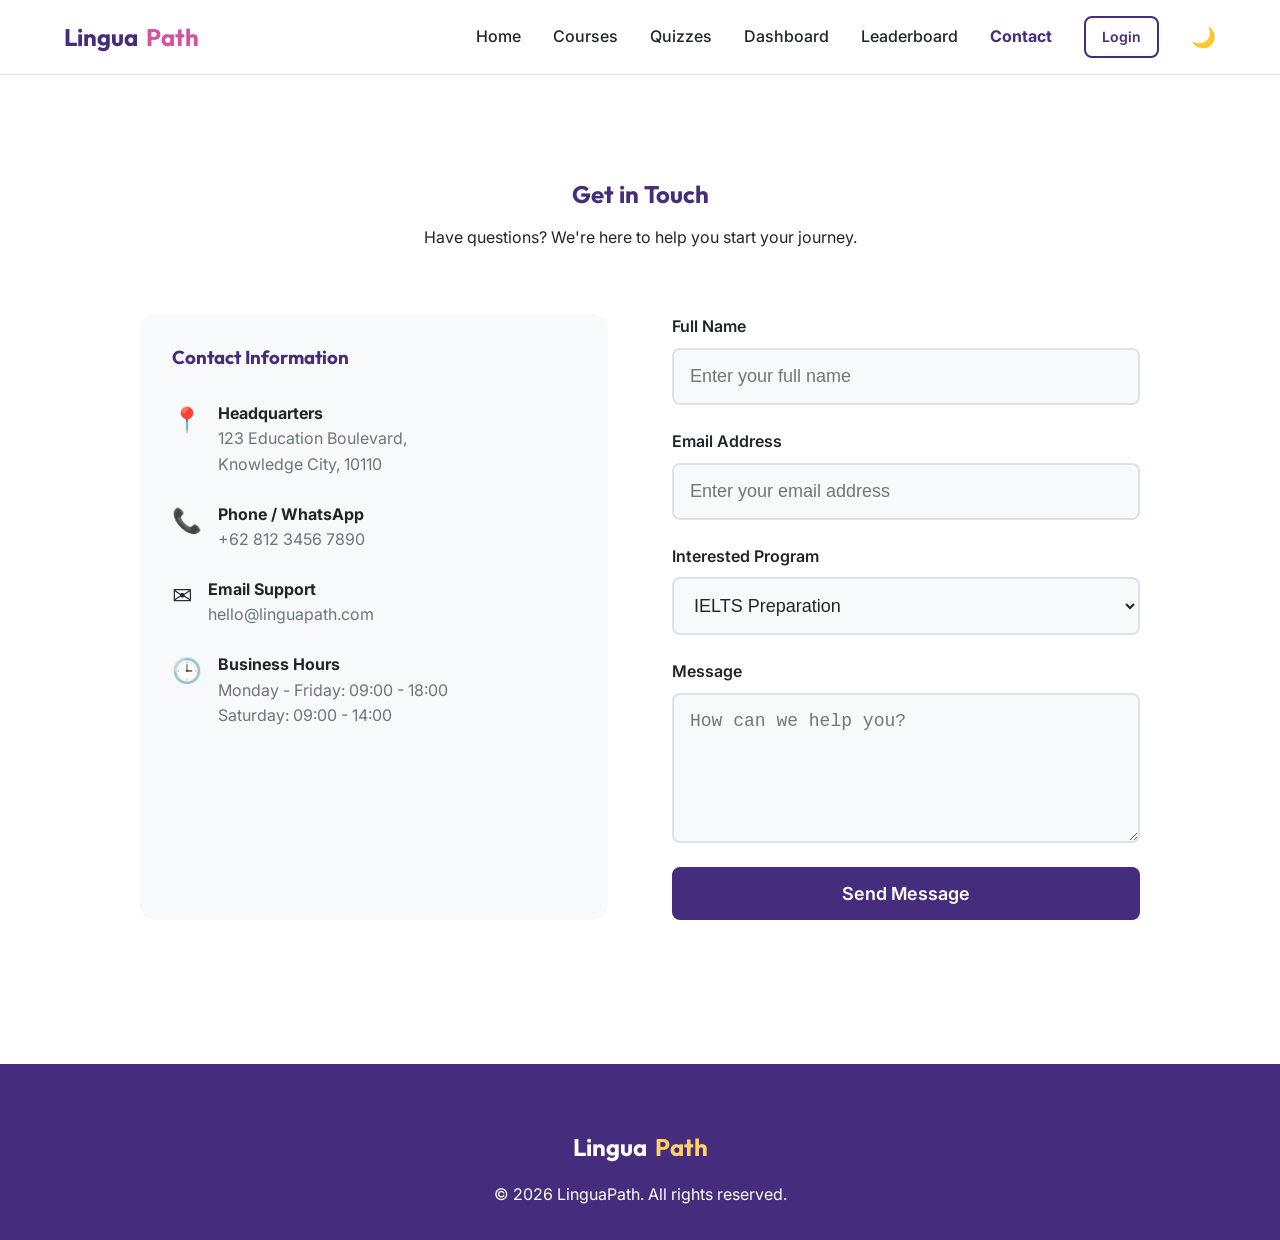
==== contact.html @ 5107d932 "first commit" ====
<!DOCTYPE html>
<html lang="en" data-theme="light">
<head>
    <meta charset="UTF-8">
    <meta name="viewport" content="width=device-width, initial-scale=1.0">
    <title>Contact Us - LinguaPath</title>
    <link href="https://fonts.googleapis.com/css2?family=Inter:wght@400;500;600&family=Outfit:wght@600;700;800&display=swap" rel="stylesheet">
    <link rel="stylesheet" href="css/style.css">
    <link rel="stylesheet" href="css/animations.css">
    <style>
        .contact-grid { display: grid; grid-template-columns: 1fr 1fr; gap: 4rem; max-width: 1000px; margin: 0 auto; }
        .contact-info { padding: 2rem; background: var(--bg-secondary); border-radius: var(--radius-lg); }
        .info-item { display: flex; gap: 1rem; margin-bottom: 1.5rem; align-items: flex-start; }
        .info-icon { font-size: 1.5rem; }
        .contact-form { display: flex; flex-direction: column; gap: 1.5rem; }
        .form-group { display: flex; flex-direction: column; gap: 0.5rem; }
        .form-label { font-weight: 600; }
        textarea.fill-input { min-height: 150px; resize: vertical; }
        @media (max-width: 768px) { .contact-grid { grid-template-columns: 1fr; } }
    </style>
</head>
<body>
    <nav class="navbar">
        <div class="container">
            <a href="index.html" class="logo">Lingua<span>Path</span></a>
            <div class="nav-menu" id="nav-menu">
                <a href="index.html" class="nav-link">Home</a>
                <a href="courses.html" class="nav-link">Courses</a>
                <a href="quiz.html" class="nav-link">Quizzes</a>
                <a href="progress.html" class="nav-link">Dashboard</a>
                <a href="leaderboard.html" class="nav-link">Leaderboard</a>
                <a href="contact.html" class="nav-link" style="color: var(--primary); font-weight: 700;">Contact</a>
                <a href="login.html" class="btn btn-outline btn-sm">Login</a>
                <button class="theme-toggle" id="theme-toggle">🌙</button>
            </div>
            <button class="btn btn-outline btn-sm hidden" id="menu-toggle">Menu</button>
        </div>
    </nav>

    <div style="padding-top: 100px;"></div>

    <section class="section">
        <div class="container">
            <div class="text-center" style="margin-bottom: 4rem;">
                <h1 class="reveal">Get in Touch</h1>
                <p class="reveal">Have questions? We're here to help you start your journey.</p>
            </div>
            
            <div class="contact-grid">
                <div class="contact-info reveal animate-slide-left">
                    <h3 style="margin-bottom: 2rem;">Contact Information</h3>
                    <div class="info-item">
                        <div class="info-icon">📍</div>
                        <div>
                            <strong>Headquarters</strong>
                            <p style="color: var(--text-secondary);">123 Education Boulevard,<br>Knowledge City, 10110</p>
                        </div>
                    </div>
                    <div class="info-item">
                        <div class="info-icon">📞</div>
                        <div>
                            <strong>Phone / WhatsApp</strong>
                            <p style="color: var(--text-secondary);">+62 812 3456 7890</p>
                        </div>
                    </div>
                    <div class="info-item">
                        <div class="info-icon">✉️</div>
                        <div>
                            <strong>Email Support</strong>
                            <p style="color: var(--text-secondary);">hello@linguapath.com</p>
                        </div>
                    </div>
                    <div class="info-item">
                        <div class="info-icon">🕒</div>
                        <div>
                            <strong>Business Hours</strong>
                            <p style="color: var(--text-secondary);">Monday - Friday: 09:00 - 18:00<br>Saturday: 09:00 - 14:00</p>
                        </div>
                    </div>
                </div>

                <div class="reveal animate-slide-right">
                    <form class="contact-form" onsubmit="event.preventDefault(); Gamification.showToast('Message sent successfully! We will get back to you soon.', 'success'); this.reset();">
                        <div class="form-group">
                            <label class="form-label">Full Name</label>
                            <input type="text" class="fill-input" placeholder="Enter your full name" required>
                        </div>
                        <div class="form-group">
                            <label class="form-label">Email Address</label>
                            <input type="email" class="fill-input" placeholder="Enter your email address" required>
                        </div>
                        <div class="form-group">
                            <label class="form-label">Interested Program</label>
                            <select class="fill-input">
                                <option>IELTS Preparation</option>
                                <option>TOEFL iBT</option>
                                <option>TOEFL ITP</option>
                                <option>TOEP</option>
                                <option>General Inquiry</option>
                            </select>
                        </div>
                        <div class="form-group">
                            <label class="form-label">Message</label>
                            <textarea class="fill-input" placeholder="How can we help you?" required></textarea>
                        </div>
                        <button type="submit" class="btn btn-primary" style="padding: 1rem; font-size: 1.125rem;">Send Message</button>
                    </form>
                </div>
            </div>
        </div>
    </section>

    <footer class="footer">
        <div class="container text-center">
            <a href="index.html" class="logo" style="justify-content: center; margin-bottom: 1rem; color: white;">Lingua<span style="color: #FFD166;">Path</span></a>
            <p>&copy; 2026 LinguaPath. All rights reserved.</p>
        </div>
    </footer>

    <div id="toast-container"></div>

    <script src="js/data.js"></script>
    <script src="js/gamification.js"></script>
    <script src="js/app.js"></script>
</body>
</html>
---- css/style.css ----
:root {
  /* Core Colors */
  --primary: #462C7D;
  --secondary: #831C91;
  --accent: #D552A3;
  --bg-primary: #FFFFFF;
  --bg-secondary: #F8F9FA;
  --bg-tertiary: #E9ECEF;
  --text-primary: #212529;
  --text-secondary: #6C757D;
  --border: #DEE2E6;
  
  /* Gamification Colors */
  --xp-color: #FFD166;
  --streak-color: #EF476F;
  --level-color: #118AB2;
  --success: #06D6A0;
  --danger: #EF476F;
  
  /* Typography */
  --font-body: 'Inter', system-ui, -apple-system, sans-serif;
  --font-heading: 'Outfit', system-ui, -apple-system, sans-serif;
  
  /* Utilities */
  --radius-sm: 4px;
  --radius-md: 8px;
  --radius-lg: 16px;
  --radius-xl: 24px;
  --shadow-sm: 0 2px 4px rgba(0,0,0,0.05);
  --shadow-md: 0 4px 6px rgba(0,0,0,0.1);
  --shadow-lg: 0 10px 15px rgba(70, 44, 125, 0.1);
}

[data-theme="dark"] {
  --primary: #5C3D9F;
  --secondary: #A62EAC;
  --accent: #E86FB8;
  --bg-primary: #121212;
  --bg-secondary: #1E1E1E;
  --bg-tertiary: #2D2D2D;
  --text-primary: #F8F9FA;
  --text-secondary: #ADB5BD;
  --border: #343A40;
  --shadow-lg: 0 10px 15px rgba(0,0,0,0.3);
}

* { margin: 0; padding: 0; box-sizing: border-box; }
body { font-family: var(--font-body); color: var(--text-primary); background: var(--bg-primary); line-height: 1.6; transition: background-color 0.3s, color 0.3s; }
h1, h2, h3, h4, h5, h6 { font-family: var(--font-heading); font-weight: 700; line-height: 1.2; margin-bottom: 1rem; color: var(--primary); }
[data-theme="dark"] h1, [data-theme="dark"] h2, [data-theme="dark"] h3 { color: #fff; }
a { color: var(--accent); text-decoration: none; transition: color 0.3s; }
a:hover { color: var(--primary); }

/* Layout */
.container { width: 100%; max-width: 1200px; margin: 0 auto; padding: 0 1.5rem; }
.section { padding: 5rem 0; }
.text-center { text-align: center; }
.hidden { display: none !important; }

/* Buttons */
.btn { display: inline-flex; align-items: center; justify-content: center; padding: 0.75rem 1.5rem; border-radius: var(--radius-md); font-weight: 600; cursor: pointer; transition: all 0.3s; border: none; font-family: var(--font-body); }
.btn-sm { padding: 0.5rem 1rem; font-size: 0.875rem; }
.btn-primary { background: var(--primary); color: white; }
.btn-primary:hover { background: var(--secondary); transform: translateY(-2px); box-shadow: var(--shadow-md); }
.btn-outline { background: transparent; border: 2px solid var(--primary); color: var(--primary); }
.btn-outline:hover { background: var(--primary); color: white; }
.btn-danger { background: var(--danger); color: white; }

/* Navbar */
.navbar { position: fixed; top: 0; left: 0; width: 100%; padding: 1rem 0; background: rgba(255, 255, 255, 0.9); backdrop-filter: blur(10px); z-index: 1000; border-bottom: 1px solid var(--border); transition: all 0.3s; }
[data-theme="dark"] .navbar { background: rgba(18, 18, 18, 0.9); }
.navbar .container { display: flex; justify-content: space-between; align-items: center; }
.logo { font-family: var(--font-heading); font-size: 1.5rem; font-weight: 700; color: var(--primary); display: flex; align-items: center; gap: 0.5rem; }
.logo span { color: var(--accent); }
.nav-menu { display: flex; gap: 2rem; align-items: center; }
.nav-link { color: var(--text-primary); font-weight: 500; }
.nav-link:hover { color: var(--accent); }
.theme-toggle { background: transparent; border: none; font-size: 1.25rem; cursor: pointer; }

/* Hero */
.hero { padding: 8rem 0 5rem; background: linear-gradient(135deg, rgba(70, 44, 125, 0.05) 0%, rgba(213, 82, 163, 0.05) 100%); min-height: 80vh; display: flex; align-items: center; }
.hero-content { max-width: 800px; margin: 0 auto; text-align: center; }
.hero-title { font-size: 3.5rem; margin-bottom: 1.5rem; background: linear-gradient(to right, var(--primary), var(--accent)); -webkit-background-clip: text; color: transparent; }
.hero-subtitle { font-size: 1.25rem; color: var(--text-secondary); margin-bottom: 2rem; }
.hero-stats { display: flex; justify-content: center; gap: 3rem; margin-top: 4rem; flex-wrap: wrap; }
.hero-stat { display: flex; flex-direction: column; align-items: center; }
.hero-stat-num { font-size: 2.5rem; font-weight: 700; color: var(--primary); font-family: var(--font-heading); }
.hero-stat-label { color: var(--text-secondary); font-weight: 500; }

/* Cards Grid */
.grid { display: grid; grid-template-columns: repeat(auto-fit, minmax(280px, 1fr)); gap: 2rem; }

/* Course Card */
.course-card { background: var(--bg-primary); border-radius: var(--radius-lg); overflow: hidden; border: 1px solid var(--border); box-shadow: var(--shadow-sm); }
.course-img { height: 180px; background-size: cover; background-position: center; position: relative; }
.course-badge { position: absolute; top: 1rem; right: 1rem; background: rgba(0,0,0,0.7); color: white; padding: 0.25rem 0.75rem; border-radius: var(--radius-xl); font-size: 0.875rem; font-weight: 600; backdrop-filter: blur(4px); }
.course-body { padding: 1.5rem; }
.course-title { font-size: 1.25rem; margin-bottom: 0.5rem; }
.course-desc { color: var(--text-secondary); font-size: 0.875rem; margin-bottom: 1rem; display: -webkit-box; -webkit-line-clamp: 2; -webkit-box-orient: vertical; overflow: hidden; }
.course-meta { display: flex; justify-content: space-between; font-size: 0.875rem; color: var(--text-secondary); margin-bottom: 1rem; padding-bottom: 1rem; border-bottom: 1px solid var(--border); }
.course-footer { display: flex; justify-content: space-between; align-items: center; }
.course-price { font-weight: 700; color: var(--primary); font-size: 1.125rem; }

/* Quiz Engine */
.quiz-container { max-width: 900px; margin: 6rem auto 2rem; background: var(--bg-primary); border-radius: var(--radius-lg); box-shadow: var(--shadow-lg); overflow: hidden; border: 1px solid var(--border); }
.quiz-start-screen { padding: 4rem 2rem; text-align: center; }
.quiz-categories { display: flex; justify-content: center; gap: 1.5rem; margin-top: 2rem; flex-wrap: wrap; }
.quiz-cat-btn { padding: 1.5rem; border: 2px solid var(--border); border-radius: var(--radius-lg); background: transparent; cursor: pointer; transition: all 0.3s; width: 150px; display: flex; flex-direction: column; align-items: center; gap: 1rem; }
.quiz-cat-btn:hover { border-color: var(--primary); background: rgba(70, 44, 125, 0.05); transform: translateY(-5px); }
.cat-icon { font-size: 2.5rem; }
.quiz-toolbar { display: flex; justify-content: space-between; padding: 1rem 2rem; background: var(--bg-secondary); border-bottom: 1px solid var(--border); align-items: center; }
.quiz-timer { font-family: monospace; font-size: 1.5rem; font-weight: 700; color: var(--primary); }
.timer-danger { color: var(--danger); animation: pulse 1s infinite; }
.quiz-layout { display: flex; min-height: 400px; }
.quiz-question-panel { flex: 1; padding: 2rem; border-right: 1px solid var(--border); }
.quiz-nav-panel { width: 250px; padding: 2rem; background: var(--bg-secondary); display: flex; flex-wrap: wrap; gap: 0.5rem; align-content: flex-start; }
.question-header { display: flex; justify-content: space-between; margin-bottom: 1.5rem; align-items: center; }
.question-num { font-weight: 600; color: var(--text-secondary); }
.badge-mc { background: #e0f2fe; color: #0284c7; padding: 0.25rem 0.5rem; border-radius: var(--radius-sm); font-size: 0.75rem; font-weight: 600; }
.badge-tf { background: #fef08a; color: #a16207; padding: 0.25rem 0.5rem; border-radius: var(--radius-sm); font-size: 0.75rem; font-weight: 600; }
.badge-fill { background: #fce7f3; color: #be185d; padding: 0.25rem 0.5rem; border-radius: var(--radius-sm); font-size: 0.75rem; font-weight: 600; }
.question-text { font-size: 1.25rem; font-weight: 500; margin-bottom: 2rem; }
.options-grid { display: grid; gap: 1rem; }
.quiz-option { padding: 1rem 1.5rem; text-align: left; background: var(--bg-secondary); border: 2px solid var(--border); border-radius: var(--radius-md); font-size: 1rem; cursor: pointer; transition: all 0.2s; color: var(--text-primary); font-family: var(--font-body); }
.quiz-option:hover { border-color: var(--primary); }
.quiz-option.selected { background: rgba(70, 44, 125, 0.1); border-color: var(--primary); }
.fill-input { width: 100%; padding: 1rem; border: 2px solid var(--border); border-radius: var(--radius-md); font-size: 1.125rem; background: var(--bg-secondary); color: var(--text-primary); }
.fill-input:focus { outline: none; border-color: var(--primary); }
.nav-btn { width: 40px; height: 40px; border-radius: var(--radius-sm); border: 1px solid var(--border); background: var(--bg-primary); cursor: pointer; font-weight: 600; color: var(--text-primary); transition: all 0.2s; }
.nav-btn.answered { background: var(--accent); color: white; border-color: var(--accent); }
.nav-btn.active { border-color: var(--primary); border-width: 2px; transform: scale(1.1); }
.quiz-controls { padding: 1.5rem 2rem; border-top: 1px solid var(--border); display: flex; justify-content: space-between; }
.quiz-results { padding: 4rem 2rem; text-align: center; }
.result-emoji { font-size: 4rem; margin-bottom: 1rem; }
.result-score { font-size: 4rem; font-weight: 800; color: var(--primary); margin: 1rem 0 2rem; }
.result-details { display: flex; justify-content: center; gap: 2rem; margin-bottom: 3rem; }
.result-item { display: flex; flex-direction: column; }
.result-item span { color: var(--text-secondary); font-size: 0.875rem; text-transform: uppercase; letter-spacing: 1px; }
.result-item strong { font-size: 1.5rem; color: var(--text-primary); }

/* Progress Dashboard */
.progress-grid { display: grid; grid-template-columns: 1fr; gap: 2rem; max-width: 1000px; margin: 6rem auto 2rem; }
.pg-stats { display: grid; grid-template-columns: repeat(auto-fit, minmax(200px, 1fr)); gap: 1.5rem; }
.stat-card { background: var(--bg-primary); padding: 1.5rem; border-radius: var(--radius-lg); border: 1px solid var(--border); text-align: center; box-shadow: var(--shadow-sm); }
.stat-icon { font-size: 2.5rem; margin-bottom: 0.5rem; }
.stat-value { font-size: 2rem; font-weight: 700; color: var(--primary); font-family: var(--font-heading); }
.stat-label { color: var(--text-secondary); font-size: 0.875rem; text-transform: uppercase; letter-spacing: 1px; }
.xp-bar { height: 8px; background: var(--bg-tertiary); border-radius: 4px; margin-top: 1rem; overflow: hidden; }
.xp-fill { height: 100%; background: linear-gradient(90deg, var(--accent), var(--primary)); }
.pg-section { background: var(--bg-primary); padding: 2rem; border-radius: var(--radius-lg); border: 1px solid var(--border); box-shadow: var(--shadow-sm); }
.skills-chart { display: grid; gap: 1rem; }
.skill-row { display: flex; align-items: center; gap: 1rem; }
.skill-name { width: 100px; font-weight: 500; }
.skill-bar { flex: 1; height: 24px; background: var(--bg-tertiary); border-radius: var(--radius-sm); overflow: hidden; }
.skill-fill { height: 100%; background: var(--level-color); display: flex; align-items: center; padding-left: 0.5rem; color: white; font-size: 0.75rem; font-weight: bold; }
.weekly-chart { display: flex; align-items: flex-end; justify-content: space-between; height: 200px; padding-top: 2rem; }
.chart-col { display: flex; flex-direction: column; align-items: center; gap: 0.5rem; width: 40px; height: 100%; justify-content: flex-end; }
.chart-bar { width: 100%; background: var(--primary); border-radius: var(--radius-sm) var(--radius-sm) 0 0; position: relative; transition: height 1s ease-out; }
.chart-bar span { position: absolute; top: -25px; left: 50%; transform: translateX(-50%); font-size: 0.75rem; color: var(--text-secondary); font-weight: 600; }
.badge-grid { display: grid; grid-template-columns: repeat(auto-fill, minmax(120px, 1fr)); gap: 1.5rem; text-align: center; }
.badge-item { padding: 1.5rem 1rem; border-radius: var(--radius-lg); border: 2px solid var(--border); }
.badge-item.earned { background: rgba(255, 209, 102, 0.1); border-color: var(--xp-color); }
.badge-item.locked { opacity: 0.5; filter: grayscale(100%); }
.badge-icon { font-size: 3rem; display: block; margin-bottom: 0.5rem; }
.badge-name { font-size: 0.875rem; font-weight: 600; }
.activity-row { display: flex; gap: 1.5rem; padding: 1rem 0; border-bottom: 1px solid var(--border); }
.activity-dot { width: 12px; height: 12px; border-radius: 50%; background: var(--accent); margin-top: 6px; }
.activity-body { flex: 1; }
.activity-meta { text-align: right; font-size: 0.875rem; color: var(--text-secondary); display: flex; flex-direction: column; gap: 0.25rem; }
.activity-xp { color: var(--success); font-weight: 700; }

/* Leaderboard */
.lb-container { max-width: 800px; margin: 6rem auto 2rem; }
.lb-row { display: flex; align-items: center; gap: 1rem; padding: 1rem 1.5rem; background: var(--bg-primary); border: 1px solid var(--border); border-radius: var(--radius-md); margin-bottom: 0.5rem; }
.lb-row.top-three { padding: 1.5rem; transform: scale(1.02); box-shadow: var(--shadow-md); margin-bottom: 1rem; border-color: var(--xp-color); }
.lb-rank { font-size: 1.5rem; font-weight: 700; width: 40px; text-align: center; }
.lb-avatar { width: 48px; height: 48px; border-radius: 50%; background: var(--bg-tertiary); display: flex; align-items: center; justify-content: center; font-weight: 700; color: var(--primary); }
.lb-info { flex: 1; display: flex; flex-direction: column; }
.lb-name { font-weight: 700; font-size: 1.125rem; }
.lb-program { font-size: 0.875rem; color: var(--text-secondary); }
.lb-stats { display: flex; gap: 1.5rem; font-weight: 600; }
.lb-level { padding: 0.25rem 0.75rem; background: var(--primary); color: white; border-radius: var(--radius-xl); font-size: 0.875rem; font-weight: 700; }

/* Toasts */
#toast-container { position: fixed; bottom: 2rem; right: 2rem; z-index: 9999; display: flex; flex-direction: column; gap: 1rem; }
.toast { background: var(--bg-primary); color: var(--text-primary); padding: 1rem 1.5rem; border-radius: var(--radius-md); box-shadow: var(--shadow-lg); font-weight: 600; display: flex; align-items: center; gap: 0.5rem; border-left: 4px solid var(--primary); }
.toast-xp { border-left-color: var(--xp-color); }
.toast-badge { border-left-color: var(--accent); }
.toast-level { border-left-color: var(--level-color); }

/* Pricing */
.price-card { background: var(--bg-primary); padding: 2.5rem; border-radius: var(--radius-lg); border: 1px solid var(--border); text-align: center; position: relative; }
.price-card.popular { border: 2px solid var(--primary); box-shadow: var(--shadow-lg); transform: scale(1.05); }
.popular-tag { position: absolute; top: -12px; left: 50%; transform: translateX(-50%); background: var(--primary); color: white; padding: 0.25rem 1rem; border-radius: var(--radius-xl); font-size: 0.75rem; font-weight: 700; text-transform: uppercase; }
.price-name { font-size: 1.5rem; margin-bottom: 1rem; }
.price-amount { font-size: 2.5rem; font-weight: 700; color: var(--primary); margin-bottom: 2rem; }
.price-amount span { font-size: 1rem; color: var(--text-secondary); font-weight: 400; }
.price-features { list-style: none; margin-bottom: 2rem; text-align: left; }
.price-features li { padding: 0.5rem 0; color: var(--text-secondary); }

/* Footer */
.footer { background: var(--primary); color: white; padding: 4rem 0 2rem; margin-top: 4rem; }
.footer a { color: rgba(255,255,255,0.8); }
.footer a:hover { color: white; }

@media (max-width: 768px) {
  .hero-title { font-size: 2.5rem; }
  .quiz-layout { flex-direction: column; }
  .quiz-nav-panel { width: 100%; border-top: 1px solid var(--border); }
  .nav-menu { display: none; }
  .lb-row { flex-wrap: wrap; }
  .lb-stats { width: 100%; justify-content: flex-start; padding-left: 4rem; }
  .price-card.popular { transform: none; }
}
---- css/animations.css ----
// LinguaPath Animations CSS
@keyframes fadeInUp {
  from { opacity: 0; transform: translateY(30px); }
  to { opacity: 1; transform: translateY(0); }
}
@keyframes fadeInDown {
  from { opacity: 0; transform: translateY(-20px); }
  to { opacity: 1; transform: translateY(0); }
}
@keyframes fadeIn {
  from { opacity: 0; }
  to { opacity: 1; }
}
@keyframes slideInLeft {
  from { opacity: 0; transform: translateX(-40px); }
  to { opacity: 1; transform: translateX(0); }
}
@keyframes slideInRight {
  from { opacity: 0; transform: translateX(40px); }
  to { opacity: 1; transform: translateX(0); }
}
@keyframes scaleIn {
  from { opacity: 0; transform: scale(0.8); }
  to { opacity: 1; transform: scale(1); }
}
@keyframes pulse {
  0%, 100% { transform: scale(1); }
  50% { transform: scale(1.05); }
}
@keyframes glow {
  0%, 100% { box-shadow: 0 0 5px rgba(213, 82, 163, 0.3); }
  50% { box-shadow: 0 0 20px rgba(213, 82, 163, 0.6); }
}
@keyframes shimmer {
  0% { background-position: -200% 0; }
  100% { background-position: 200% 0; }
}
@keyframes float {
  0%, 100% { transform: translateY(0); }
  50% { transform: translateY(-10px); }
}
@keyframes countUp {
  from { opacity: 0; transform: translateY(10px); }
  to { opacity: 1; transform: translateY(0); }
}
@keyframes streakFlame {
  0%, 100% { transform: scale(1) rotate(-2deg); }
  25% { transform: scale(1.1) rotate(2deg); }
  50% { transform: scale(1.05) rotate(-1deg); }
  75% { transform: scale(1.15) rotate(1deg); }
}
@keyframes badgeEarned {
  0% { transform: scale(0) rotate(-180deg); opacity: 0; }
  50% { transform: scale(1.2) rotate(10deg); opacity: 1; }
  100% { transform: scale(1) rotate(0deg); opacity: 1; }
}
@keyframes progressFill {
  from { width: 0; }
}
@keyframes confetti {
  0% { transform: translateY(0) rotate(0deg); opacity: 1; }
  100% { transform: translateY(-200px) rotate(720deg); opacity: 0; }
}
@keyframes toastSlide {
  0% { transform: translateX(120%); opacity: 0; }
  10% { transform: translateX(0); opacity: 1; }
  90% { transform: translateX(0); opacity: 1; }
  100% { transform: translateX(120%); opacity: 0; }
}
@keyframes gradientShift {
  0% { background-position: 0% 50%; }
  50% { background-position: 100% 50%; }
  100% { background-position: 0% 50%; }
}
@keyframes typing {
  from { width: 0; }
  to { width: 100%; }
}
@keyframes blink {
  50% { border-color: transparent; }
}
@keyframes ripple {
  to { transform: scale(4); opacity: 0; }
}

.animate-fade-up { animation: fadeInUp 0.6s ease-out both; }
.animate-fade-down { animation: fadeInDown 0.5s ease-out both; }
.animate-fade { animation: fadeIn 0.5s ease-out both; }
.animate-slide-left { animation: slideInLeft 0.6s ease-out both; }
.animate-slide-right { animation: slideInRight 0.6s ease-out both; }
.animate-scale { animation: scaleIn 0.4s ease-out both; }
.animate-pulse { animation: pulse 2s ease-in-out infinite; }
.animate-glow { animation: glow 2s ease-in-out infinite; }
.animate-float { animation: float 3s ease-in-out infinite; }
.animate-flame { animation: streakFlame 1s ease-in-out infinite; }
.animate-badge { animation: badgeEarned 0.6s ease-out both; }
.animate-toast { animation: toastSlide 4s ease-in-out both; }
.animate-gradient { background-size: 200% 200%; animation: gradientShift 5s ease infinite; }

.delay-1 { animation-delay: 0.1s; }
.delay-2 { animation-delay: 0.2s; }
.delay-3 { animation-delay: 0.3s; }
.delay-4 { animation-delay: 0.4s; }
.delay-5 { animation-delay: 0.5s; }
.delay-6 { animation-delay: 0.6s; }

/* Scroll reveal */
.reveal { opacity: 0; transform: translateY(30px); transition: all 0.6s ease-out; }
.reveal.visible { opacity: 1; transform: translateY(0); }

/* Hover effects */
.hover-lift { transition: transform 0.3s ease, box-shadow 0.3s ease; }
.hover-lift:hover { transform: translateY(-6px); box-shadow: 0 12px 40px rgba(70, 44, 125, 0.15); }

[data-theme="dark"] .hover-lift:hover { box-shadow: 0 12px 40px rgba(213, 82, 163, 0.15); }

/* Loading skeleton */
.skeleton {
  background: linear-gradient(90deg, var(--bg-secondary) 25%, var(--bg-tertiary) 50%, var(--bg-secondary) 75%);
  background-size: 200% 100%;
  animation: shimmer 1.5s infinite;
  border-radius: 8px;
}
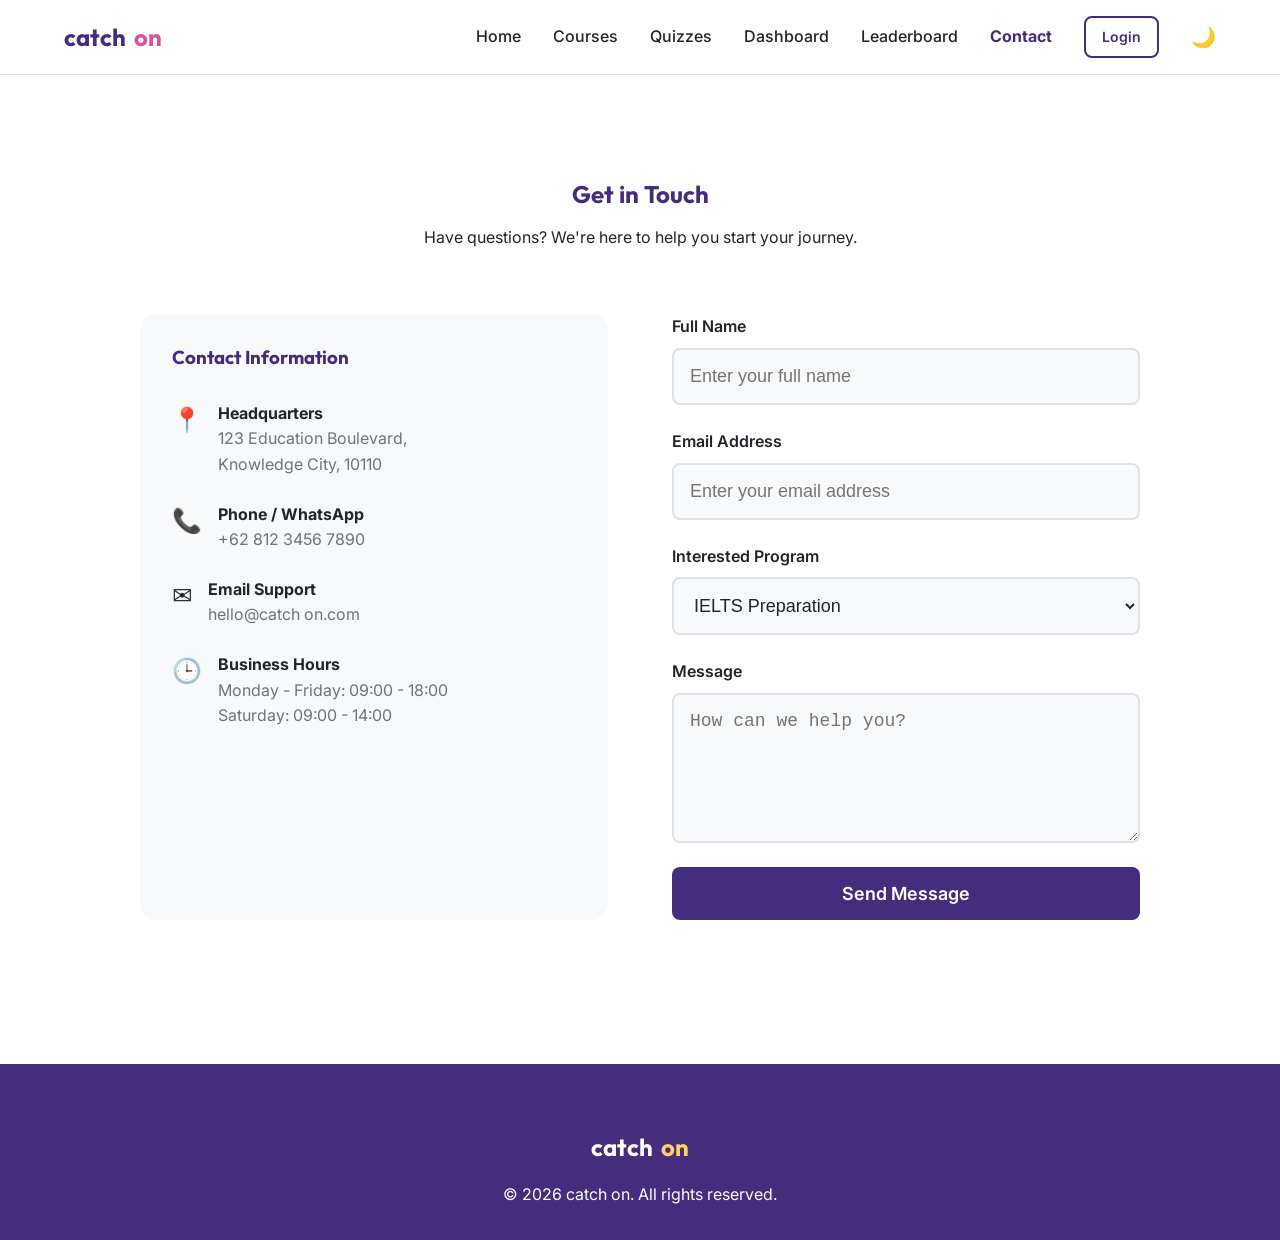
==== commit 1561f3bd: "Update contact.html" ====
--- a/contact.html
+++ b/contact.html
@@ -3,7 +3,7 @@
 <head>
     <meta charset="UTF-8">
     <meta name="viewport" content="width=device-width, initial-scale=1.0">
-    <title>Contact Us - LinguaPath</title>
+    <title>Contact Us - catch on</title>
     <link href="https://fonts.googleapis.com/css2?family=Inter:wght@400;500;600&family=Outfit:wght@600;700;800&display=swap" rel="stylesheet">
     <link rel="stylesheet" href="css/style.css">
     <link rel="stylesheet" href="css/animations.css">
@@ -22,7 +22,7 @@
 <body>
     <nav class="navbar">
         <div class="container">
-            <a href="index.html" class="logo">Lingua<span>Path</span></a>
+            <a href="index.html" class="logo">catch<span>on</span></a>
             <div class="nav-menu" id="nav-menu">
                 <a href="index.html" class="nav-link">Home</a>
                 <a href="courses.html" class="nav-link">Courses</a>
@@ -67,7 +67,7 @@
                         <div class="info-icon">✉️</div>
                         <div>
                             <strong>Email Support</strong>
-                            <p style="color: var(--text-secondary);">hello@linguapath.com</p>
+                            <p style="color: var(--text-secondary);">hello@catch on.com</p>
                         </div>
                     </div>
                     <div class="info-item">
@@ -112,8 +112,8 @@
 
     <footer class="footer">
         <div class="container text-center">
-            <a href="index.html" class="logo" style="justify-content: center; margin-bottom: 1rem; color: white;">Lingua<span style="color: #FFD166;">Path</span></a>
-            <p>&copy; 2026 LinguaPath. All rights reserved.</p>
+            <a href="index.html" class="logo" style="justify-content: center; margin-bottom: 1rem; color: white;">catch<span style="color: #FFD166;">on</span></a>
+            <p>&copy; 2026 catch on. All rights reserved.</p>
         </div>
     </footer>
 
